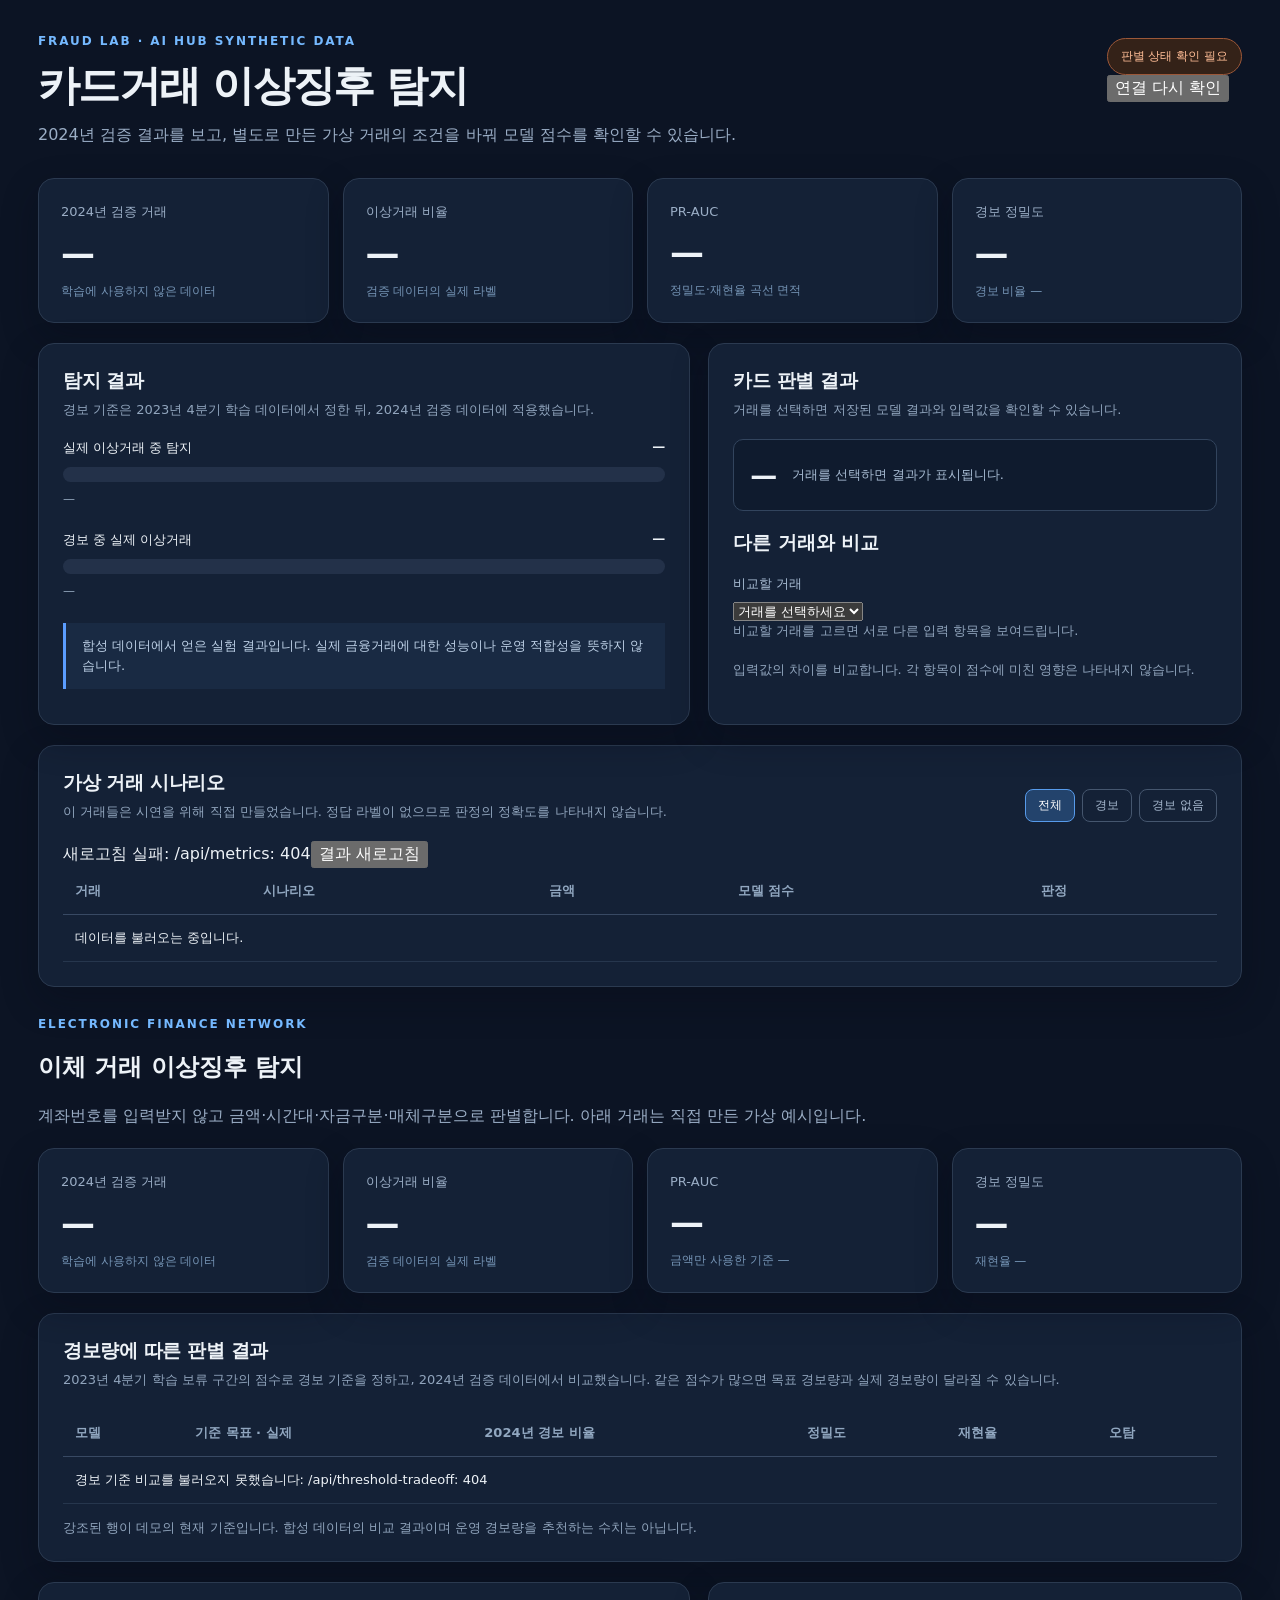
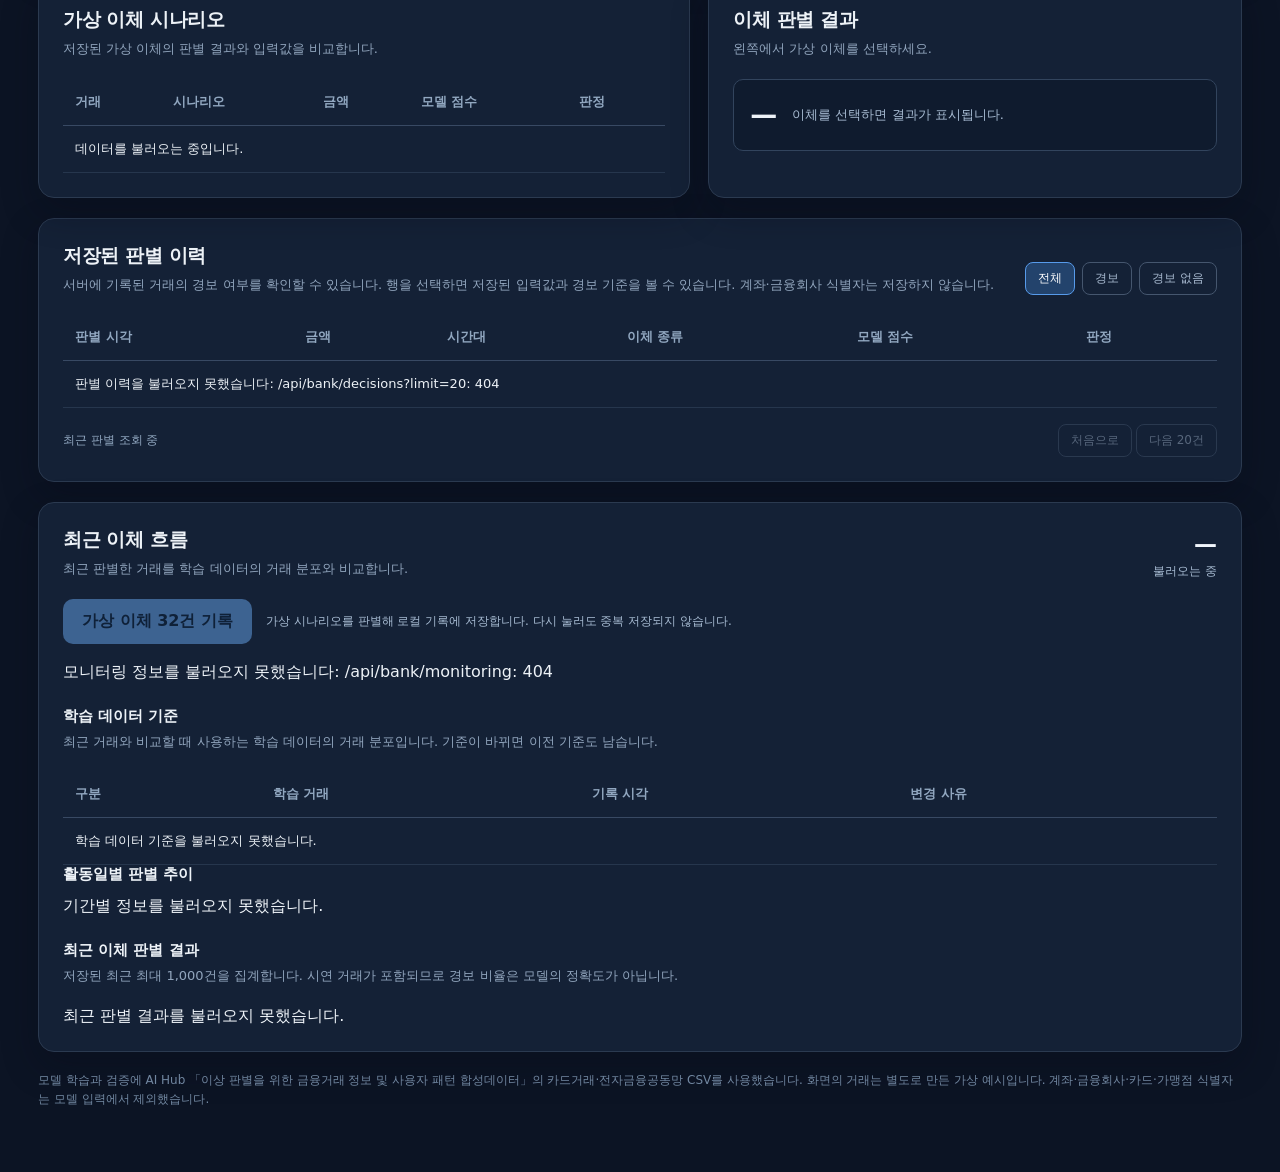
==== server/src/main/resources/static/dashboard-preview.html @ cad15805 "카드 입력 범위 검증과 대시보드 현황 화면 추가" ====
<!doctype html>
<html lang="ko">
<head>
  <meta charset="utf-8">
  <meta name="viewport" content="width=device-width, initial-scale=1">
  <title>Fraud Lab | 대시보드 리뉴얼 시안</title>
  <style>
    :root { color-scheme: dark; font-family: "Pretendard", "Noto Sans KR", system-ui, sans-serif; background: #0c1424; color: #edf2f7; }
    * { box-sizing: border-box; }
    body { margin: 0; min-width: 320px; }
    .layout { max-width: 1260px; margin: auto; padding: 34px 28px 64px; }
    .eyebrow { color: #75b9ff; letter-spacing: .16em; font-size: 12px; font-weight: 800; text-transform: uppercase; }
    h1 { margin: 10px 0 8px; font-size: clamp(26px, 4vw, 42px); letter-spacing: -.04em; }
    .lead { margin: 0; color: #9baec6; line-height: 1.6; }
    .top { display: flex; justify-content: space-between; align-items: flex-start; gap: 16px; margin-bottom: 30px; }
    .status { margin-top: 4px; border: 1px solid #3f536b; padding: 9px 13px; border-radius: 100px; color: #a8bad0; font-size: 12px; white-space: nowrap; }
    .status.ok { color: #55dbad; border-color: #1c8066; background: #0d342d; }
    .status.offline { color: #ffbd96; border-color: #9c5839; background: #342218; }
    .metrics { display: grid; grid-template-columns: repeat(4, minmax(0, 1fr)); gap: 14px; margin-bottom: 20px; }
    .metric, .panel { background: #142136; border: 1px solid #2b3a50; border-radius: 16px; box-shadow: 0 14px 36px #050b1750; }
    .metric { padding: 22px; }
    .metric small { color: #9baec6; font-size: 13px; }
    .metric strong { display: block; margin: 12px 0 7px; font-size: clamp(24px, 3vw, 34px); letter-spacing: -.03em; font-variant-numeric: tabular-nums; }
    .metric span { color: #7594b5; font-size: 12px; }
    .main-grid { display: grid; grid-template-columns: 1.1fr .9fr; gap: 18px; margin-bottom: 20px; }
    .panel { padding: 24px; min-width: 0; }
    .panel h2 { margin: 0 0 6px; font-size: 19px; letter-spacing: -.02em; }
    .panel p { color: #91a5bd; margin: 0 0 20px; line-height: 1.5; font-size: 13px; }
    .bar-block { margin: 20px 0 25px; }
    .bar-head { display: flex; justify-content: space-between; gap: 10px; margin-bottom: 10px; font-size: 13px; }
    .bar-head b { font-variant-numeric: tabular-nums; }
    .track { display: flex; height: 15px; width: 100%; overflow: hidden; border-radius: 100px; background: #233149; }
    .track .hit { background: #3182f6; }
    .track .miss { background: #e5e8eb; }
    .legend { color: #8fa2b9; font-size: 12px; margin-top: 10px; }
    .legend i { display: inline-block; width: 8px; height: 8px; margin: 0 5px 0 13px; border-radius: 50%; }
    .legend i:first-child { margin-left: 0; }
    .legend .detected { background: #3182f6; } .legend .remaining { background: #e5e8eb; }
    .explain { border-left: 3px solid #5b9dff; background: #192a43; padding: 13px 16px; color: #bdd0e6; font-size: 13px; line-height: 1.55; }
    label { color: #a7bbd2; font-size: 13px; display: block; margin-bottom: 8px; }
    .fields { display: grid; grid-template-columns: 1fr 1fr; gap: 14px; }
    input { width: 100%; background: #0e1a2b; color: #eef4fb; border: 1px solid #405169; border-radius: 10px; padding: 12px 13px; font: inherit; font-variant-numeric: tabular-nums; }
    input:focus { outline: 2px solid #5b9dff; outline-offset: 2px; }
    button { cursor: pointer; font: inherit; }
    .primary { border: 0; background: #70b3ff; color: #09213c; font-weight: 800; border-radius: 10px; padding: 12px 19px; margin-top: 17px; }
    .primary:disabled { opacity: .45; cursor: not-allowed; }
    .score-result { min-height: 72px; border: 1px solid #32445d; background: #0f1b2e; border-radius: 10px; margin-top: 18px; padding: 14px 16px; display: flex; align-items: center; gap: 15px; }
    .score-result strong { font-size: 27px; font-variant-numeric: tabular-nums; }
    .score-result span { color: #a7bbd2; font-size: 13px; line-height: 1.4; }
    .table-header { display: flex; align-items: center; justify-content: space-between; gap: 12px; flex-wrap: wrap; }
    .filters { display: flex; gap: 7px; }
    .filters button { background: transparent; border: 1px solid #45566e; color: #a8bad0; border-radius: 8px; padding: 7px 12px; font-size: 12px; }
    .filters button.active { background: #23436c; border-color: #579beb; color: white; }
    .history-nav { display: flex; justify-content: space-between; align-items: center; gap: 12px; margin-top: 16px; color: #91a7c0; font-size: 12px; }
    .history-nav button { background: transparent; border: 1px solid #45566e; color: #a8bad0; border-radius: 8px; padding: 7px 12px; }
    .history-nav button:disabled { opacity: .45; cursor: not-allowed; }
    .table-wrap { overflow-x: auto; }
    .current-threshold { background: #1e3450; }
    table { width: 100%; border-collapse: collapse; font-size: 13px; }
    th { text-align: left; padding: 14px 12px; color: #91a7c0; font-weight: 600; border-bottom: 1px solid #384963; white-space: nowrap; }
    td { padding: 14px 12px; border-bottom: 1px solid #26364d; font-variant-numeric: tabular-nums; white-space: nowrap; }
    tr[data-id] { cursor: pointer; } tr[data-id]:hover, tr.selected { background: #1e3450; }
    .chip { display: inline-block; padding: 5px 9px; border-radius: 100px; font-size: 11px; font-weight: 700; }
    .chip.tp { color: #72e4bb; background: #174337; } .chip.tn { color: #a8bdd4; background: #2d3c52; }
    .chip.fn { color: #ffd292; background: #594029; } .chip.fp { color: #ff9fa1; background: #592b38; }
    .monitor-head { display: flex; align-items: flex-start; justify-content: space-between; gap: 18px; flex-wrap: wrap; }
    .monitor-sample { color: #a7bbd2; text-align: right; font-size: 12px; line-height: 1.5; }
    .monitor-sample strong { display: block; color: #f0f5fb; font-size: 23px; font-variant-numeric: tabular-nums; }
    .monitor-demo { display: flex; align-items: center; gap: 14px; flex-wrap: wrap; margin-bottom: 8px; }
    .monitor-demo .primary { margin-top: 0; }
    .monitor-demo span { color: #a7bbd2; font-size: 12px; }
    .drift-grid { display: grid; grid-template-columns: repeat(2, minmax(0, 1fr)); gap: 12px; margin: 18px 0 24px; }
    .drift-card { background: #0f1b2e; border: 1px solid #32445d; border-radius: 12px; padding: 15px; }
    .drift-title { display: flex; justify-content: space-between; align-items: center; gap: 10px; margin-bottom: 12px; }
    .drift-title strong { font-size: 14px; }
    .drift-title small { color: #8298b1; font-variant-numeric: tabular-nums; }
    .drift-chip { padding: 4px 8px; border-radius: 100px; font-size: 10px; font-weight: 800; }
    .drift-chip.stable { color: #72e4bb; background: #174337; }
    .drift-chip.watch { color: #ffd292; background: #594029; }
    .drift-chip.drift { color: #ff9fa1; background: #592b38; }
    .drift-chip.waiting { color: #a8bdd4; background: #2d3c52; }
    .shift-label { color: #a7bbd2; font-size: 12px; margin-bottom: 9px; }
    .compare-row { display: grid; grid-template-columns: 54px 1fr 56px; gap: 8px; align-items: center; color: #8298b1; font-size: 11px; margin-top: 7px; }
    .compare-track { height: 7px; background: #233149; border-radius: 100px; overflow: hidden; }
    .compare-track i { display: block; height: 100%; border-radius: 100px; }
    .compare-track .reference { background: #59708f; }
    .compare-track .observed { background: #70b3ff; }
    .distribution-details { border-top: 1px solid #32445d; margin-top: 14px; padding-top: 11px; }
    .distribution-details summary { color: #a7caff; cursor: pointer; font-size: 12px; }
    .distribution-details summary:focus-visible { outline: 2px solid #70b3ff; outline-offset: 3px; }
    .distribution-item { border-top: 1px solid #26364d; margin-top: 12px; padding-top: 10px; }
    .distribution-label { color: #d6e3f2; font-size: 12px; overflow-wrap: anywhere; }
    .monitor-table-title { margin: 0 0 6px; font-size: 15px; }
    .timeline { display: grid; gap: 10px; margin: 12px 0 24px; }
    .timeline-row { display: grid; grid-template-columns: 76px minmax(140px, 1fr) 190px; gap: 12px; align-items: center; font-size: 12px; }
    .timeline-date { color: #a7bbd2; }
    .timeline-track { height: 12px; background: #233149; border-radius: 100px; overflow: hidden; }
    .timeline-volume { display: block; height: 100%; background: #59708f; border-radius: 100px; overflow: hidden; }
    .timeline-alert { display: block; height: 100%; background: #ff8f92; }
    .timeline-meta { color: #8298b1; text-align: right; font-variant-numeric: tabular-nums; }
    footer { color: #7187a0; font-size: 12px; line-height: 1.55; margin-top: 19px; }
    @media(max-width: 800px) { .metrics { grid-template-columns: repeat(2, 1fr); } .main-grid, .drift-grid { grid-template-columns: 1fr; } .top { flex-direction: column; } .timeline-row { grid-template-columns: 68px 1fr; } .timeline-meta { grid-column: 2; text-align: left; } }
    @media(max-width: 450px) { .layout { padding: 22px 16px 40px; } .metrics { gap: 9px; } .metric, .panel { padding: 17px; } .fields { grid-template-columns: 1fr; } }
  </style>
  <link rel="stylesheet" href="/dashboard-preview.css">
</head>
<body>
  <main class="layout">
    <header class="top">
      <div><div class="eyebrow">Fraud Lab · AI Hub synthetic data</div><h1>카드거래 이상징후 탐지</h1><p class="lead">2024년 검증 결과를 보고, 별도로 만든 가상 거래의 조건을 바꿔 모델 점수를 확인할 수 있습니다.</p></div>
      <div class="service-state"><div id="modelStatus" class="status" role="status">판별 서비스 확인 중</div><button id="modelRetryButton" class="service-retry" type="button" hidden>연결 다시 확인</button></div>
    </header>

    <section class="metrics" aria-label="검증 지표">
      <div class="metric"><small>2024년 검증 거래</small><strong id="rows">—</strong><span>학습에 사용하지 않은 데이터</span></div>
      <div class="metric"><small>이상거래 비율</small><strong id="prevalence">—</strong><span>검증 데이터의 실제 라벨</span></div>
      <div class="metric"><small>PR-AUC</small><strong id="ap">—</strong><span>정밀도·재현율 곡선 면적</span></div>
      <div class="metric"><small>경보 정밀도</small><strong id="precision">—</strong><span id="alertRate">경보 비율 —</span></div>
    </section>

    <section class="main-grid">
      <article class="panel">
        <h2>탐지 결과</h2><p>경보 기준은 2023년 4분기 학습 데이터에서 정한 뒤, 2024년 검증 데이터에 적용했습니다.</p>
        <div class="bar-block"><div class="bar-head"><span>실제 이상거래 중 탐지</span><b id="recallText">—</b></div><div class="track"><div id="recallBar" class="hit"></div><div id="missBar" class="miss"></div></div><div id="recallLegend" class="legend">—</div></div>
        <div class="bar-block"><div class="bar-head"><span>경보 중 실제 이상거래</span><b id="precisionText">—</b></div><div class="track"><div id="precisionBar" class="hit"></div><div id="falseAlarmBar" class="miss"></div></div><div id="precisionLegend" class="legend">—</div></div>
        <div class="explain">합성 데이터에서 얻은 실험 결과입니다. 실제 금융거래에 대한 성능이나 운영 적합성을 뜻하지 않습니다.</div>
      </article>

      <article class="panel">
        <h2>카드 판별 결과</h2><p id="selectedDescription">거래를 선택하면 저장된 모델 결과와 입력값을 확인할 수 있습니다.</p>
        <div class="score-result" aria-live="polite"><strong id="scoreValue">—</strong><span id="scoreMessage">거래를 선택하면 결과가 표시됩니다.</span></div>
        <section class="card-comparison" aria-labelledby="cardComparisonTitle">
          <h3 id="cardComparisonTitle">다른 거래와 비교</h3>
          <label for="cardCompareSelect">비교할 거래</label><select id="cardCompareSelect"><option value="">거래를 선택하세요</option></select>
          <p id="cardCompareSummary" role="status">비교할 거래를 고르면 서로 다른 입력 항목을 보여드립니다.</p>
          <div id="cardCompareTable" class="table-wrap" hidden><table><thead><tr><th>입력 항목</th><th id="cardCompareLeft">선택 거래</th><th id="cardCompareRight">비교 거래</th></tr></thead><tbody id="cardCompareRows"></tbody></table></div>
          <p class="comparison-note">입력값의 차이를 비교합니다. 각 항목이 점수에 미친 영향은 나타내지 않습니다.</p>
        </section>
      </article>
    </section>

    <section class="panel">
      <div class="table-header"><div><h2>가상 거래 시나리오</h2><p>이 거래들은 시연을 위해 직접 만들었습니다. 정답 라벨이 없으므로 판정의 정확도를 나타내지 않습니다.</p></div><div class="filters" id="cardFilters"><button data-filter="all" class="active">전체</button><button data-filter="alert">경보</button><button data-filter="normal">경보 없음</button></div></div>
      <div class="card-data-status"><span id="cardRefreshStatus" role="status">서버에서 저장된 결과를 불러옵니다.</span><button type="button" id="cardRefreshButton">결과 새로고침</button></div>
      <div class="table-wrap"><table><thead><tr><th>거래</th><th>시나리오</th><th>금액</th><th>모델 점수</th><th>판정</th></tr></thead><tbody id="transactions"><tr><td colspan="5">데이터를 불러오는 중입니다.</td></tr></tbody></table></div>
    </section>

    <section aria-label="전자금융공동망 거래" style="margin-top: 30px">
      <div class="eyebrow">Electronic finance network</div>
      <h2>이체 거래 이상징후 탐지</h2>
      <p class="lead" style="margin-bottom: 20px">계좌번호를 입력받지 않고 금액·시간대·자금구분·매체구분으로 판별합니다. 아래 거래는 직접 만든 가상 예시입니다.</p>
      <div class="metrics">
        <div class="metric"><small>2024년 검증 거래</small><strong id="bankRows">—</strong><span>학습에 사용하지 않은 데이터</span></div>
        <div class="metric"><small>이상거래 비율</small><strong id="bankPrevalence">—</strong><span>검증 데이터의 실제 라벨</span></div>
        <div class="metric"><small>PR-AUC</small><strong id="bankAp">—</strong><span id="bankAmountAp">금액만 사용한 기준 —</span></div>
        <div class="metric"><small>경보 정밀도</small><strong id="bankPrecision">—</strong><span id="bankRecall">재현율 —</span></div>
      </div>
      <article class="panel" style="margin-bottom: 20px">
        <h2>경보량에 따른 판별 결과</h2>
        <p>2023년 4분기 학습 보류 구간의 점수로 경보 기준을 정하고, 2024년 검증 데이터에서 비교했습니다. 같은 점수가 많으면 목표 경보량과 실제 경보량이 달라질 수 있습니다.</p>
        <div class="table-wrap"><table><thead><tr><th>모델</th><th>기준 목표 · 실제</th><th>2024년 경보 비율</th><th>정밀도</th><th>재현율</th><th>오탐</th></tr></thead><tbody id="thresholdRows"><tr><td colspan="6">경보 기준 비교를 불러오는 중입니다.</td></tr></tbody></table></div>
        <p style="margin: 14px 0 0">강조된 행이 데모의 현재 기준입니다. 합성 데이터의 비교 결과이며 운영 경보량을 추천하는 수치는 아닙니다.</p>
      </article>
      <div class="main-grid">
        <article class="panel">
          <h2>가상 이체 시나리오</h2><p>저장된 가상 이체의 판별 결과와 입력값을 비교합니다.</p>
          <div class="table-wrap"><table><thead><tr><th>거래</th><th>시나리오</th><th>금액</th><th>모델 점수</th><th>판정</th></tr></thead><tbody id="bankTransactions"><tr><td colspan="5">데이터를 불러오는 중입니다.</td></tr></tbody></table></div>
        </article>
        <article class="panel">
          <h2>이체 판별 결과</h2><p id="bankSelectedDescription">왼쪽에서 가상 이체를 선택하세요.</p>
          <div class="score-result" aria-live="polite"><strong id="bankScoreValue">—</strong><span id="bankScoreMessage">이체를 선택하면 결과가 표시됩니다.</span></div>
        </article>
      </div>
      <article class="panel">
        <div class="table-header"><div><h2>저장된 판별 이력</h2><p>서버에 기록된 거래의 경보 여부를 확인할 수 있습니다. 행을 선택하면 저장된 입력값과 경보 기준을 볼 수 있습니다. 계좌·금융회사 식별자는 저장하지 않습니다.</p></div><div class="filters" id="bankDecisionFilters"><button data-bank-filter="all" class="active">전체</button><button data-bank-filter="alert">경보</button><button data-bank-filter="normal">경보 없음</button></div></div>
        <div class="table-wrap"><table><thead><tr><th>판별 시각</th><th>금액</th><th>시간대</th><th>이체 종류</th><th>모델 점수</th><th>판정</th></tr></thead><tbody id="bankDecisions"><tr><td colspan="6">판별 이력을 불러오는 중입니다.</td></tr></tbody></table></div>
        <div class="history-nav"><span id="bankDecisionPageLabel">최근 판별 조회 중</span><div><button id="bankDecisionFirst" disabled>처음으로</button> <button id="bankDecisionNext" disabled>다음 20건</button></div></div>
      </article>
      <article class="panel" style="margin-top: 20px">
        <div class="monitor-head">
          <div><h2>최근 이체 흐름</h2><p id="monitorDescription">최근 판별한 거래를 학습 데이터의 거래 분포와 비교합니다.</p></div>
          <div class="monitor-sample"><strong id="monitorSample">—</strong><span id="monitorState">불러오는 중</span></div>
        </div>
        <div class="monitor-demo"><button class="primary" id="seedMonitoringButton" disabled>가상 이체 32건 기록</button><span id="seedMonitoringMessage" role="status">가상 시나리오를 판별해 로컬 기록에 저장합니다. 다시 눌러도 중복 저장되지 않습니다.</span></div>
        <div id="monitorDrift" class="drift-grid"><div class="drift-card">모니터링 정보를 불러오는 중입니다.</div></div>
        <h3 class="monitor-table-title">학습 데이터 기준</h3>
        <p class="monitor-note">최근 거래와 비교할 때 사용하는 학습 데이터의 거래 분포입니다. 기준이 바뀌면 이전 기준도 남습니다.</p>
        <div class="table-wrap"><table><thead><tr><th>구분</th><th>학습 거래</th><th>기록 시각</th><th>변경 사유</th></tr></thead><tbody id="referenceVersions"><tr><td colspan="4">학습 데이터 기준을 불러오는 중입니다.</td></tr></tbody></table></div>
        <h3 class="monitor-table-title">활동일별 판별 추이</h3>
        <div id="monitorTimeline" class="timeline"><div class="timeline-row">기간별 정보를 불러오는 중입니다.</div></div>
        <h3 class="monitor-table-title">최근 이체 판별 결과</h3>
        <p class="monitor-note">저장된 최근 최대 1,000건을 집계합니다. 시연 거래가 포함되므로 경보 비율은 모델의 정확도가 아닙니다.</p>
        <div class="recent-bank-summary" id="recentBankSummary" aria-live="polite">최근 판별 결과를 불러오는 중입니다.</div>
      </article>
    </section>
    <footer>모델 학습과 검증에 AI Hub 「이상 판별을 위한 금융거래 정보 및 사용자 패턴 합성데이터」의 카드거래·전자금융공동망 CSV를 사용했습니다. 화면의 거래는 별도로 만든 가상 예시입니다. 계좌·금융회사·카드·가맹점 식별자는 모델 입력에서 제외했습니다.</footer>
  </main>
  <script>
    const number = new Intl.NumberFormat('ko-KR');
    const percent = value => `${(value * 100).toFixed(2)}%`;
    const scorePercent = value => `${(value * 100).toFixed(value < 0.0001 ? 4 : 2)}%`;
    const $ = id => document.getElementById(id);
    const fundLabels = Object.freeze({ '0': '일반', '1': '급여', '3': '기타', '4': '타행 자동이체' });
    const channelLabels = Object.freeze({ '1': 'PC 뱅킹', '2': '인터넷 뱅킹', '3': '전화', '4': '휴대전화', '5': '건별이체', '6': '기타', '7': '대량이체' });
    const bankCodeLabel = (field, raw, showCode = false) => {
      const code = String(raw);
      const labels = field === '자금구분' ? fundLabels : field === '매체구분' ? channelLabels : null;
      const label = labels?.[code];
      return label ? `${label}${showCode ? ` (코드 ${code})` : ''}` : `뜻 미확인 (코드 ${code})`;
    };
    const bankTimeLabel = raw => {
      const hour = Number(raw);
      return Number.isInteger(hour) && hour >= 0 && hour <= 21 && hour % 3 === 0
        ? `${String(hour).padStart(2, '0')}~${String(hour + 2).padStart(2, '0')}시`
        : `시간대 ${String(raw)}`;
    };
    let examples = [], selected = null, filter = 'all', cardThreshold = null;
    let bankExamples = [], bankSelected = null, bankSeedVersion = null, bankThreshold = null;
    let bankSeedRunning = false, modelUsable = false;
    let bankDecisionFilter = 'all', bankDecisionPage = 1, bankDecisionNextCursor = null, bankDecisionRequestId = 0, bankMonitoringRequestId = 0;
    let bankDecisionItems = [];
    const escapeHtml = value => String(value).replace(/[&<>"']/g, character => ({ '&': '&amp;', '<': '&lt;', '>': '&gt;', '"': '&quot;', "'": '&#39;' })[character]);

    function updateScoringAvailability() {
      $('seedMonitoringButton').disabled = !modelUsable || !bankExamples.length || !bankSeedVersion || bankSeedRunning;
    }

    function setModelStatus(usable, message, explanation) {
      modelUsable = usable;
      $('modelStatus').textContent = message;
      $('modelStatus').title = explanation;
      $('modelStatus').classList.toggle('ok', usable);
      $('modelStatus').classList.toggle('offline', !usable);
      $('modelRetryButton').hidden = usable;
      updateScoringAvailability();
    }

    async function getJson(url) {
      const response = await fetch(url, { cache: 'no-store' });
      if (!response.ok) throw new Error(`${url}: ${response.status}`);
      return response.json();
    }
    function showMetrics(report) {
      const v = report.validation, c = v.confusion;
      cardThreshold = v.threshold;
      $('rows').textContent = number.format(v.rows);
      $('prevalence').textContent = percent(v.prevalence);
      $('ap').textContent = v.average_precision.toFixed(3);
      $('precision').textContent = percent(v.precision);
      $('alertRate').textContent = `전체 거래의 ${percent(v.alert_rate)}에 경보`;
      $('recallText').textContent = percent(v.recall);
      $('recallBar').style.width = percent(v.recall);
      $('missBar').style.width = percent(1 - v.recall);
      $('recallLegend').innerHTML = `<span><i class="detected" aria-hidden="true"></i>탐지 ${number.format(c.tp)}건</span><span><i class="remaining" aria-hidden="true"></i>미탐지 ${number.format(c.fn)}건</span>`;
      $('precisionText').textContent = percent(v.precision);
      $('precisionBar').style.width = percent(v.precision);
      $('falseAlarmBar').style.width = percent(1 - v.precision);
      $('precisionLegend').innerHTML = `<span><i class="detected" aria-hidden="true"></i>실제 이상거래 ${number.format(c.tp)}건</span><span><i class="remaining" aria-hidden="true"></i>오탐지 ${number.format(c.fp)}건</span>`;
    }
    function showBankMetrics(report) {
      const v = report.validation;
      bankThreshold = v.threshold;
      $('bankRows').textContent = number.format(v.rows);
      $('bankPrevalence').textContent = percent(v.prevalence);
      $('bankAp').textContent = v.average_precision.toFixed(3);
      $('bankAmountAp').textContent = `금액만 사용한 기준 ${report.amount_only_reference.average_precision.toFixed(3)}`;
      $('bankPrecision').textContent = percent(v.precision);
      $('bankRecall').textContent = `재현율 ${percent(v.recall)} · 경보 ${number.format(v.confusion.tp + v.confusion.fp)}건`;
    }
    function showThresholdTradeoff(report) {
      const modelLabels = { card: '카드', bank: '이체' };
      $('thresholdRows').innerHTML = ['card', 'bank'].flatMap(kind => report.models[kind].scenarios.map(item => {
        const current = item.target_tuning_alert_rate === 0.01;
        return `<tr class="${current ? 'current-threshold' : ''}"><td>${modelLabels[kind]}</td><td>${percent(item.target_tuning_alert_rate)} · ${percent(item.tuning_alert_rate)}${current ? ' · 현재' : ''}</td><td>${percent(item.validation.alert_rate)}</td><td>${percent(item.validation.precision)}</td><td>${percent(item.validation.recall)}</td><td>${number.format(item.validation.confusion.fp)}건</td></tr>`;
      })).join('');
    }
    function renderRows() {
      const visible = examples.filter(item => filter === 'all' || (filter === 'alert' && item.alert) || (filter === 'normal' && !item.alert));
      $('transactions').innerHTML = visible.map(item => `<tr data-id="${escapeHtml(item.id)}" class="${selected?.id === item.id ? 'selected' : ''}"><td>${escapeHtml(item.id)}</td><td>${escapeHtml(item.scenario)}</td><td>${number.format(item.amount)}원</td><td>${scorePercent(item.riskScore)}</td><td><span class="chip ${item.alert ? 'tp' : 'tn'}">${item.alert ? '경보' : '경보 없음'}</span></td></tr>`).join('') || '<tr><td colspan="5">해당하는 시나리오가 없습니다.</td></tr>';
      document.querySelectorAll('#transactions tr[data-id]').forEach(row => row.addEventListener('click', () => selectExample(row.dataset.id)));
    }
    function selectExample(id) {
      selected = examples.find(item => item.id === id);
      $('selectedDescription').textContent = `${selected.id}: ${selected.scenario}. 가상 거래이므로 실제 이상거래 여부는 알 수 없습니다.`;
      $('scoreValue').textContent = scorePercent(selected.riskScore);
      $('scoreMessage').textContent = selected.alert ? '저장된 모델 판정: 경보' : '저장된 모델 판정: 경보 없음';
      $('cardScoreContext').textContent = `경보 기준 ${scorePercent(cardThreshold)} · ${selected.alert ? "기준 이상" : "기준 미만"}`;
      updateScoringAvailability();
      renderRows();
    }
    function renderBankRows() {
      $('bankTransactions').innerHTML = bankExamples.map(item => `<tr data-id="${escapeHtml(item.id)}" class="${bankSelected?.id === item.id ? 'selected' : ''}"><td>${escapeHtml(item.id)}</td><td>${escapeHtml(item.scenario)}</td><td>${number.format(item.amount)}원</td><td>${scorePercent(item.riskScore)}</td><td><span class="chip ${item.alert ? 'tp' : 'tn'}">${item.alert ? '경보' : '경보 없음'}</span></td></tr>`).join('') || '<tr><td colspan="5">저장된 이체 거래가 없습니다.</td></tr>';
      document.querySelectorAll('#bankTransactions tr[data-id]').forEach(row => row.addEventListener('click', () => selectBankExample(row.dataset.id)));
    }
    function selectBankExample(id) {
      bankSelected = bankExamples.find(item => item.id === id);
      $('bankSelectedDescription').textContent = `${bankSelected.id}: ${bankSelected.scenario}. 자금 종류는 ${bankCodeLabel('자금구분', bankSelected.transaction['자금구분'])}, 이체 방식은 ${bankCodeLabel('매체구분', bankSelected.transaction['매체구분'])}입니다.`;
      $('bankScoreValue').textContent = scorePercent(bankSelected.riskScore);
      $('bankScoreMessage').textContent = bankSelected.alert ? '저장된 모델 판정: 경보' : '저장된 모델 판정: 경보 없음';
      $('bankScoreContext').textContent = `경보 기준 ${scorePercent(bankThreshold)} · ${bankSelected.alert ? "기준 이상" : "기준 미만"}`;
      updateScoringAvailability();
      renderBankRows();
    }
    async function loadBankDecisions(cursor = null, page = 1) {
      const requestId = ++bankDecisionRequestId;
      const query = new URLSearchParams({ limit: '20' });
      if (bankDecisionFilter !== 'all') query.set('alert', String(bankDecisionFilter === 'alert'));
      if (cursor) { query.set('beforeCreatedAt', cursor.createdAt); query.set('beforeId', cursor.id); }
      try {
        const data = await getJson(`/api/bank/decisions?${query}`);
        if (requestId !== bankDecisionRequestId) return;
        bankDecisionPage = page;
        bankDecisionNextCursor = data.nextCursor;
        bankDecisionItems = data.items;
        $('bankDecisions').innerHTML = data.items.map(item => `<tr data-decision-id="${escapeHtml(item.id)}"><td>${escapeHtml(new Date(item.createdAt).toLocaleString('ko-KR'))}</td><td>${number.format(item.amount)}원</td><td>${escapeHtml(bankTimeLabel(item.timeBucket))}</td><td>${escapeHtml(bankCodeLabel('자금구분', item.fundType))} · ${escapeHtml(bankCodeLabel('매체구분', item.channel))}</td><td>${scorePercent(item.riskScore)}</td><td><span class="chip ${item.alert ? 'tp' : 'tn'}">${item.alert ? '경보' : '경보 없음'}</span></td></tr>`).join('') || '<tr><td colspan="6">저장된 판별 기록이 없습니다.</td></tr>';
        $('bankDecisionPageLabel').textContent = `${page}페이지 · ${data.items.length}건 표시`;
        $('bankDecisionFirst').disabled = page === 1;
        $('bankDecisionNext').disabled = !data.nextCursor;
      } catch (error) {
        if (requestId !== bankDecisionRequestId) return;
        bankDecisionItems = [];
        $('bankDecisions').innerHTML = `<tr><td colspan="6">판별 이력을 불러오지 못했습니다: ${escapeHtml(error.message)}</td></tr>`;
        $('bankDecisionNext').disabled = true;
      }
    }
    function selectBankDecisionFilter(value) {
      bankDecisionFilter = value;
      document.querySelectorAll('#bankDecisionFilters button').forEach(button => button.classList.toggle('active', button.dataset.bankFilter === value));
      return loadBankDecisions();
    }
    async function refreshBankMonitoring() {
      const requestId = ++bankMonitoringRequestId;
      try {
        const data = await getJson('/api/bank/monitoring');
        if (requestId !== bankMonitoringRequestId) return;
        const labels = { STABLE: ['안정', 'stable'], WATCH: ['관찰', 'watch'], DRIFT: ['변화 큼', 'drift'], INSUFFICIENT_DATA: ['표본 대기', 'waiting'] };
        $('monitorSample').textContent = `${number.format(data.sampleSize)}건`;
        $('monitorState').textContent = data.ready ? `최근 최대 ${number.format(data.windowLimit)}건 기준` : `${number.format(data.minimumSampleSize)}건부터 상태 판정`;
        $('monitorDescription').textContent = `최근 판별 거래의 금액·시간대·자금 종류·이체 방식을 학습 데이터와 비교합니다. ${data.ready ? '변화 상태는 참고 신호입니다.' : '아직 기록이 적어 변화 상태를 판정하지 않습니다.'}`;
        $('referenceVersions').innerHTML = data.referenceVersions.slice().reverse().map((item, index) => `<tr><td>${item.current ? '현재 기준' : `이전 기준 ${index}`}</td><td>${number.format(item.rows)}건</td><td>${item.recordedAt ? escapeHtml(new Date(item.recordedAt).toLocaleString('ko-KR')) : '기록 없음'}</td><td>${escapeHtml(item.changeReason)}</td></tr>`).join('');
        $('monitorDrift').innerHTML = data.drift.map(item => {
          const [statusText, statusClass] = labels[item.status];
          const shift = item.largestShift;
          const featureName = { '거래금액': '거래금액', '거래시간대': '거래 시간대', '자금구분': '자금 종류', '매체구분': '이체 방식' }[item.feature] || item.feature;
          const readableLabel = raw => {
            const value = String(raw);
            if (item.feature === '거래시간대') return bankTimeLabel(value);
            if (item.feature === '자금구분' || item.feature === '매체구분') return bankCodeLabel(item.feature, value);
            if (item.feature === '거래금액') {
              if (/^≤\d+$/.test(value)) return `${number.format(Number(value.slice(1)))}원 이하`;
              if (/^>\d+$/.test(value)) return `${number.format(Number(value.slice(1)))}원 초과`;
              if (/^\d+–\d+$/.test(value)) {
                const [start, end] = value.split('–');
                return `${number.format(Number(start))}~${number.format(Number(end))}원`;
              }
            }
            return value;
          };
          const comparison = shift ? `<div class="shift-label">가장 큰 차이 · ${escapeHtml(readableLabel(shift.label))}</div>
            <div class="compare-row"><span>학습 표본</span><div class="compare-track"><i class="reference" style="width:${percent(shift.referenceShare)}"></i></div><b>${percent(shift.referenceShare)}</b></div>
            <div class="compare-row"><span>최근 판별</span><div class="compare-track"><i class="observed" style="width:${percent(shift.observedShare)}"></i></div><b>${percent(shift.observedShare)}</b></div>` : '<div class="shift-label">저장된 판별 기록이 없습니다.</div>';
          const distribution = shift ? `<details class="distribution-details"><summary>전체 분포 · ${item.distribution.length}개 항목</summary>${item.distribution.map(point => `
            <div class="distribution-item"><div class="distribution-label">${escapeHtml(readableLabel(point.label))}</div>
              <div class="compare-row"><span>학습 표본</span><div class="compare-track"><i class="reference" style="width:${percent(point.referenceShare)}"></i></div><b>${percent(point.referenceShare)}</b></div>
              <div class="compare-row"><span>최근 판별</span><div class="compare-track"><i class="observed" style="width:${percent(point.observedShare)}"></i></div><b>${percent(point.observedShare)}</b></div>
            </div>`).join('')}</details>` : '';
          return `<div class="drift-card"><div class="drift-title"><strong>${escapeHtml(featureName)}</strong><span class="drift-chip ${statusClass}">${statusText}</span></div>${comparison}${distribution}</div>`;
        }).join('');
        const maximumDailyDecisions = Math.max(1, ...data.timeline.map(item => item.decisions));
        $('monitorTimeline').innerHTML = data.timeline.map(item => {
          const volume = item.decisions / maximumDailyDecisions;
          const alertShare = Math.max(0, Math.min(1, item.alertRate));
          const date = new Date(`${item.date}T00:00:00Z`).toLocaleDateString('ko-KR', { month: '2-digit', day: '2-digit', timeZone: 'UTC' });
          const label = `${item.date} 판별 ${item.decisions}건, 경보 ${item.alerts}건, 평균 모델 점수 ${percent(item.averageRiskScore)}`;
          return `<div class="timeline-row" aria-label="${escapeHtml(label)}"><span class="timeline-date">${escapeHtml(date)}</span><div class="timeline-track"><span class="timeline-volume" style="width:${percent(volume)}"><i class="timeline-alert" style="width:${percent(alertShare)}"></i></span></div><span class="timeline-meta">${number.format(item.decisions)}건 · 경보 ${percent(item.alertRate)}</span></div>`;
        }).join('') || '<div class="timeline-row">저장된 판별 기록이 없습니다.</div>';
        const recentAlerts = data.modelVersions.reduce((total, item) => total + item.alerts, 0);
        $('recentBankSummary').innerHTML = `<div><span>판별</span><strong>${number.format(data.sampleSize)}건</strong></div><div><span>경보</span><strong>${number.format(recentAlerts)}건</strong></div><div><span>경보 비율</span><strong>${data.sampleSize ? percent(recentAlerts / data.sampleSize) : '—'}</strong></div>`;
      } catch (error) {
        if (requestId !== bankMonitoringRequestId) return;
        $('monitorDrift').textContent = `모니터링 정보를 불러오지 못했습니다: ${error.message}`;
        $('referenceVersions').innerHTML = '<tr><td colspan="4">학습 데이터 기준을 불러오지 못했습니다.</td></tr>';
        $('monitorTimeline').textContent = '기간별 정보를 불러오지 못했습니다.';
        $('recentBankSummary').textContent = '최근 판별 결과를 불러오지 못했습니다.';
      }
    }
    async function seedBankMonitoring() {
      if (bankSeedRunning || !modelUsable || !bankExamples.length || !bankSeedVersion) return;
      bankSeedRunning = true;
      updateScoringAvailability();
      let created = 0;
      try {
        for (let index = 0; index < 32; index++) {
          const example = bankExamples[index % bankExamples.length];
          const response = await fetch('/api/bank/events', {
            method: 'POST',
            headers: { 'Content-Type': 'application/json', 'Idempotency-Key': `monitor-demo-${bankSeedVersion}-${String(index + 1).padStart(2, '0')}` },
            body: JSON.stringify(example.transaction),
          });
          if (!response.ok) {
            const result = await response.json();
            if (response.status === 503) setModelStatus(false, '판별 서비스 연결 필요', '모델 서비스에 연결할 수 없습니다. 연결을 다시 확인하세요.');
            throw new Error(response.status === 503 ? '모델 서비스에 연결할 수 없습니다.' : result.error || `HTTP ${response.status}`);
          }
          if (response.status === 201) created++;
          if ((index + 1) % 4 === 0) $('seedMonitoringMessage').textContent = `${index + 1}/32건 판별 중 · 새 기록 ${created}건`;
        }
        $('seedMonitoringMessage').textContent = `32건 확인 완료 · 새 기록 ${created}건. 가상 거래의 변화 상태는 실제 금융거래 성능을 뜻하지 않습니다.`;
      } catch (error) {
        $('seedMonitoringMessage').textContent = `기록 중단: ${error.message}. 다시 누르면 완료된 요청부터 이어집니다.`;
      } finally {
        bankSeedRunning = false;
        updateScoringAvailability();
        await Promise.all([loadBankDecisions(), refreshBankMonitoring()]);
        document.dispatchEvent(new Event('dashboard:data-changed'));
      }
    }
    document.querySelectorAll('#cardFilters button').forEach(button => button.addEventListener('click', () => {
      filter = button.dataset.filter;
      document.querySelectorAll('#cardFilters button').forEach(x => x.classList.toggle('active', x === button));
      renderRows();
    }));
    document.querySelectorAll('#bankDecisionFilters button').forEach(button => button.addEventListener('click', () => selectBankDecisionFilter(button.dataset.bankFilter)));
    $('bankDecisionFirst').addEventListener('click', () => loadBankDecisions());
    $('bankDecisionNext').addEventListener('click', () => {
      if (bankDecisionNextCursor) loadBankDecisions(bankDecisionNextCursor, bankDecisionPage + 1);
    });
    $('seedMonitoringButton').addEventListener('click', seedBankMonitoring);
    const cardMetricsRequest = getJson('/api/metrics');
    const bankMetricsRequest = getJson('/api/bank/metrics');
    async function loadCardResults(metricsRequest = getJson('/api/metrics')) {
      $('cardRefreshButton').disabled = true;
      $('cardRefreshStatus').textContent = '서버에서 결과를 불러오는 중입니다.';
      try {
        const [metrics, demo] = await Promise.all([metricsRequest, getJson('/api/demo')]);
        if (!Array.isArray(demo)) throw new Error('거래 목록 형식을 확인해 주세요.');
        const previousId = selected?.id;
        showMetrics(metrics); examples = demo;
        if (demo.length) selectExample(demo.find(item => item.id === previousId)?.id || demo[0].id);
        else {
          selected = null;
          $('selectedDescription').textContent = '저장된 카드 거래가 없습니다.';
          $('scoreValue').textContent = '—';
          $('scoreMessage').textContent = '판별 결과 없음';
          $('cardScoreContext').textContent = '';
          renderRows();
        }
        $('cardRefreshStatus').textContent = `${demo.length}건 · ${new Date().toLocaleTimeString('ko-KR')}에 불러옴`;
      } catch (error) {
        $('cardRefreshStatus').textContent = `새로고침 실패: ${error.message}${examples.length ? ' 이전 결과를 표시합니다.' : ''}`;
      } finally { $('cardRefreshButton').disabled = false; }
    }
    $('cardRefreshButton').addEventListener('click', () => loadCardResults());
    loadCardResults(cardMetricsRequest);
    async function loadBankResults(metricsRequest = getJson('/api/bank/metrics')) {
      const button = $('bankRefreshButton');
      if (button) button.disabled = true;
      try {
        const [metrics, demo] = await Promise.all([metricsRequest, getJson('/api/bank/demo')]);
        if (!Array.isArray(demo)) throw new Error('거래 목록 형식을 확인해 주세요.');
        const previousId = bankSelected?.id;
        showBankMetrics(metrics); bankExamples = demo; bankSeedVersion = metrics.model_version;
        if (demo.length) selectBankExample(demo.find(item => item.id === previousId)?.id || demo[0].id);
        else {
          bankSelected = null;
          $('bankSelectedDescription').textContent = '저장된 이체 거래가 없습니다.';
          $('bankScoreValue').textContent = '—'; $('bankScoreMessage').textContent = '판별 결과 없음';
          $('bankScoreContext').textContent = ''; renderBankRows();
        }
        if ($('bankRefreshStatus')) $('bankRefreshStatus').textContent = `${demo.length}건 · ${new Date().toLocaleTimeString('ko-KR')}에 불러옴`;
        updateScoringAvailability();
      } catch (error) {
        if ($('bankRefreshStatus')) $('bankRefreshStatus').textContent = `불러오기 실패: ${error.message}`;
      } finally { if (button) button.disabled = false; }
    }
    loadBankResults(bankMetricsRequest);
    getJson('/api/threshold-tradeoff').then(showThresholdTradeoff)
      .catch(error => { $('thresholdRows').innerHTML = `<tr><td colspan="6">경보 기준 비교를 불러오지 못했습니다: ${escapeHtml(error.message)}</td></tr>`; });
    loadBankDecisions();
    refreshBankMonitoring();
    async function refreshModelStatus(cardRequest = getJson('/api/metrics'), bankRequest = getJson('/api/bank/metrics')) {
      const button = $('modelRetryButton');
      button.disabled = true;
      $('modelStatus').textContent = '판별 서비스 확인 중';
      try {
        const [health, card, bank] = await Promise.all([getJson('/api/model-health'), cardRequest, bankRequest]);
        const usable = health.status === 'ok' && health.models?.card === card.model_version && health.models?.bank === bank.model_version;
        setModelStatus(usable, usable ? '판별 준비됨' : '판별 모델 확인 필요', usable ? '판별에 필요한 모델이 준비되었습니다.' : '판별 모델과 검증 결과가 일치하지 않습니다.');
      } catch {
        setModelStatus(false, '판별 상태 확인 필요', '서비스 또는 검증 결과를 확인할 수 없습니다. 연결을 다시 확인하세요.');
      } finally {
        button.disabled = false;
      }
    }
    $('modelRetryButton').addEventListener('click', () => refreshModelStatus());
    refreshModelStatus(cardMetricsRequest, bankMetricsRequest);
  </script>
  <script src="/dashboard-preview.js"></script>
</body>
</html>
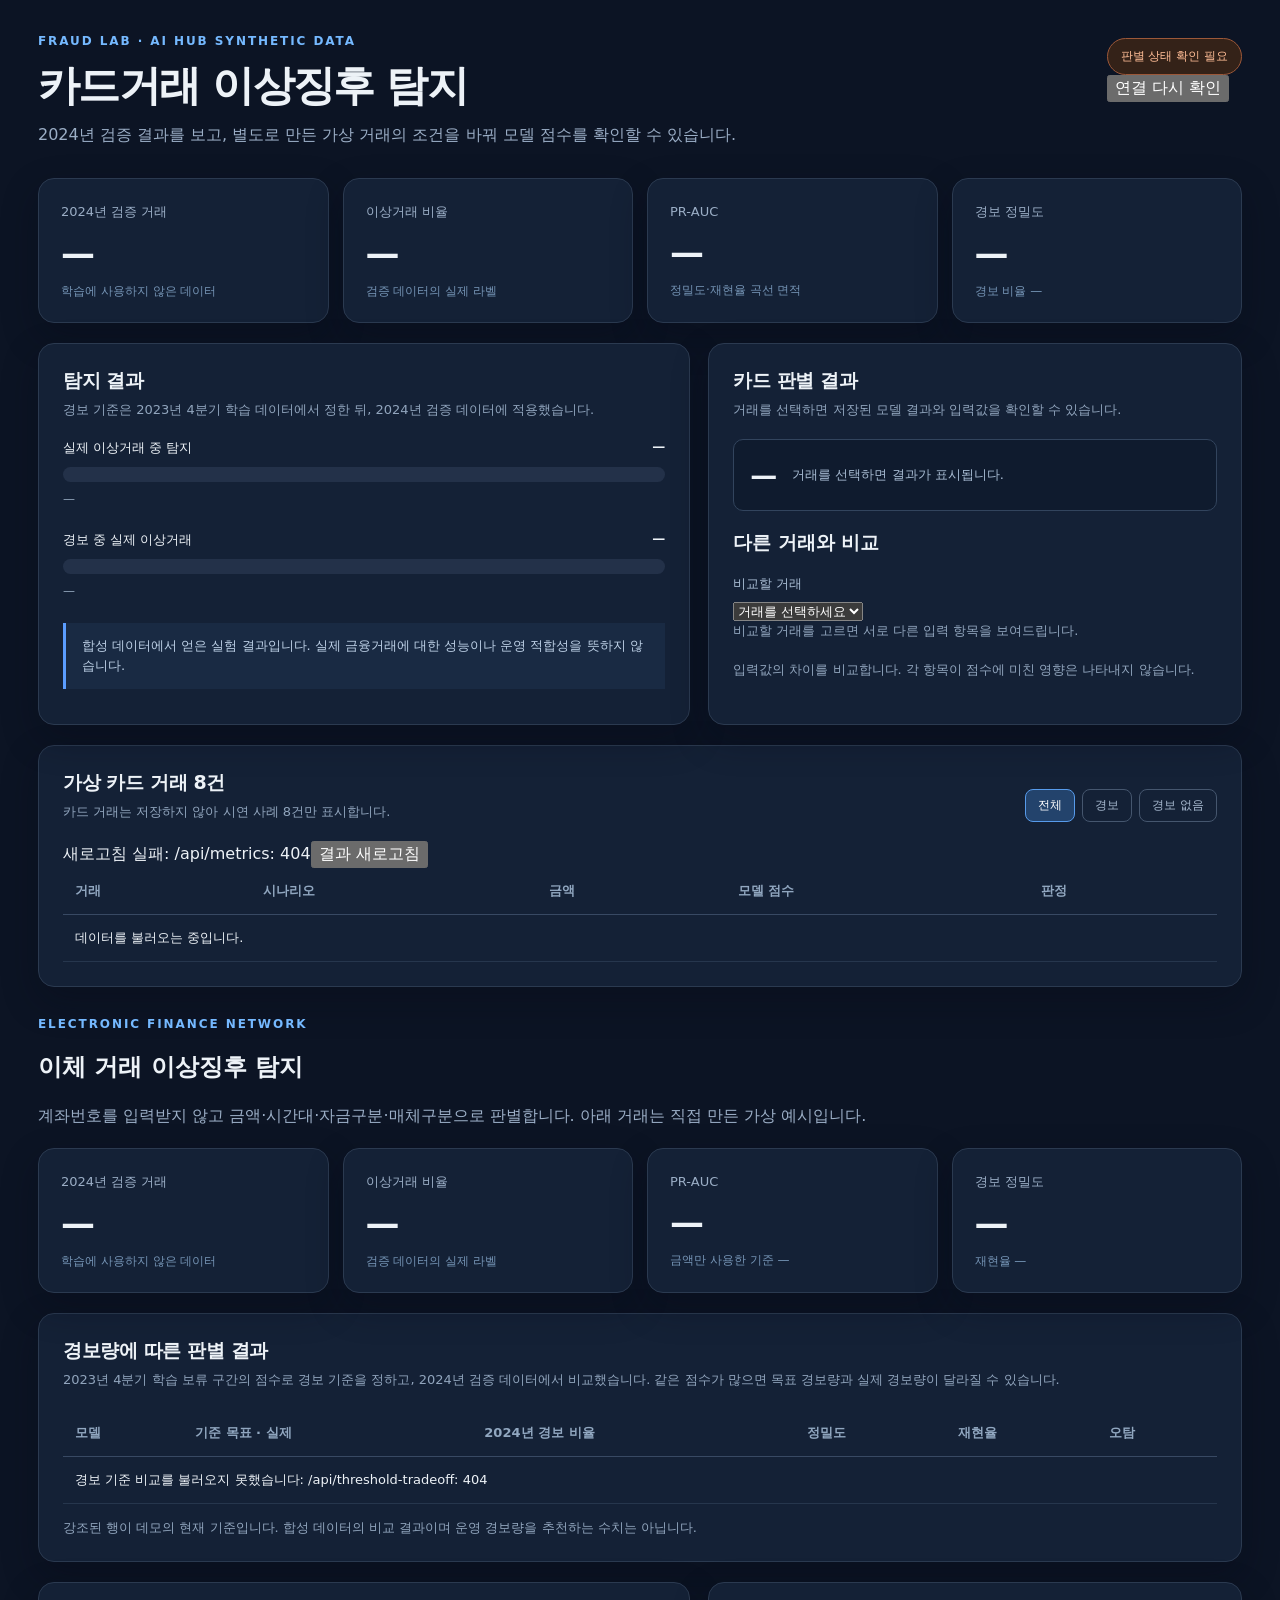
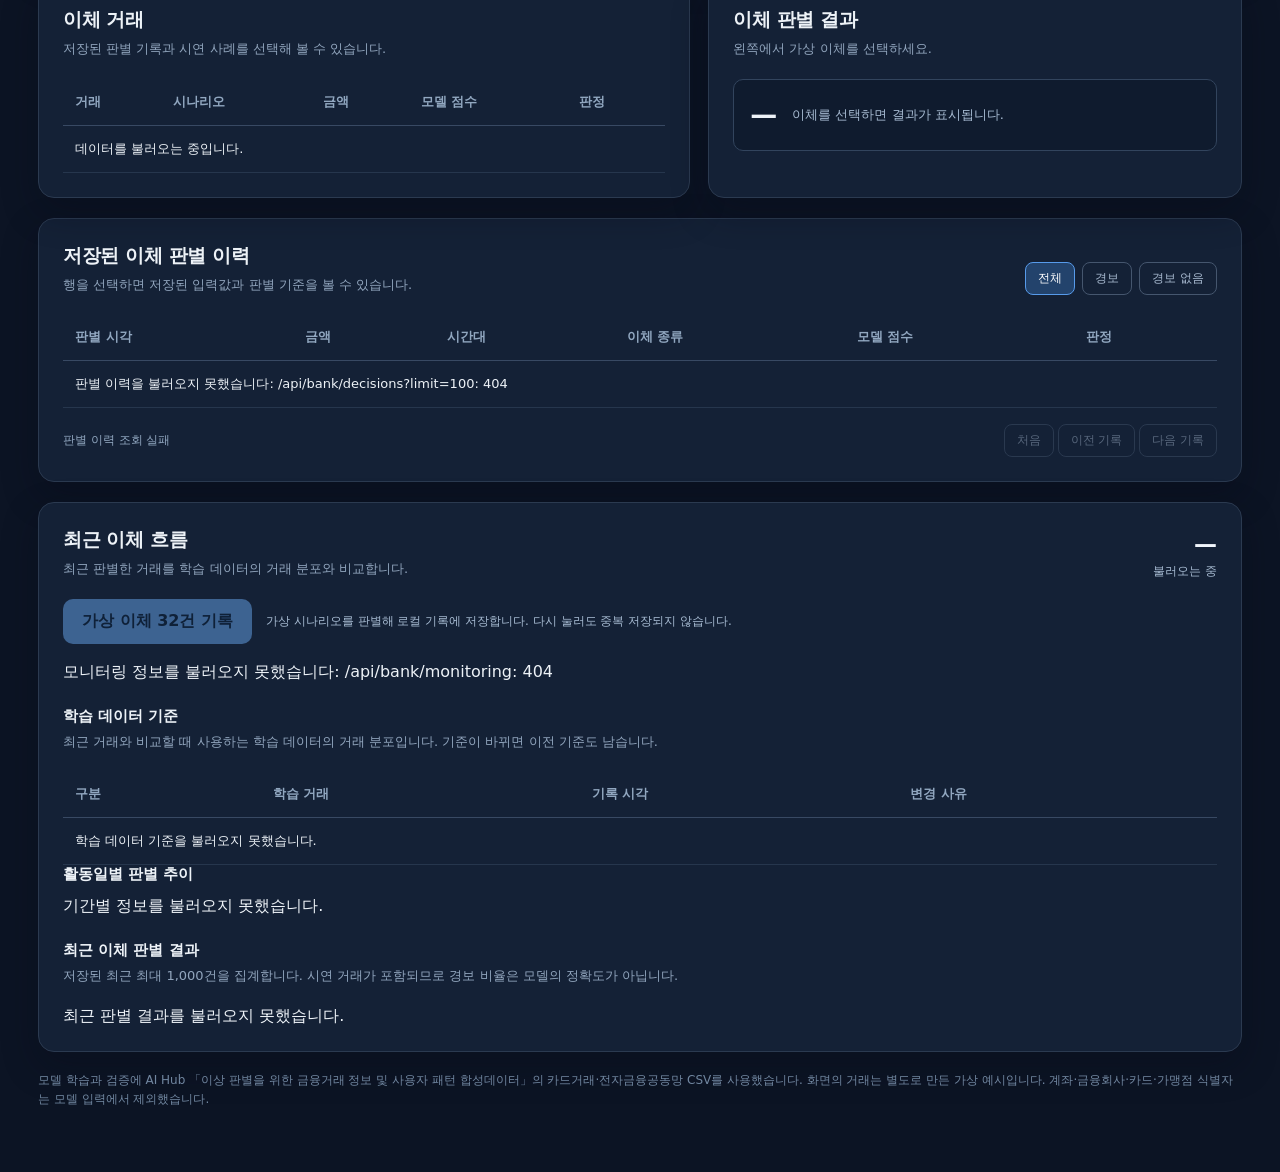
==== commit 768642b1: "이체 맥락 판별 API와 학습 검증 자료 공개" ====
--- a/server/src/main/resources/static/dashboard-preview.html
+++ b/server/src/main/resources/static/dashboard-preview.html
@@ -3,9 +3,9 @@
 <head>
   <meta charset="utf-8">
   <meta name="viewport" content="width=device-width, initial-scale=1">
-  <title>Fraud Lab | 대시보드 리뉴얼 시안</title>
+  <title>Fraud Lab | 대시보드</title>
   <style>
-    :root { color-scheme: dark; font-family: "Pretendard", "Noto Sans KR", system-ui, sans-serif; background: #0c1424; color: #edf2f7; }
+    :root { color-scheme: dark; font-family: "SUITE", "Malgun Gothic", system-ui, sans-serif; background: #0c1424; color: #edf2f7; }
     * { box-sizing: border-box; }
     body { margin: 0; min-width: 320px; }
     .layout { max-width: 1260px; margin: auto; padding: 34px 28px 64px; }
@@ -103,6 +103,7 @@
     @media(max-width: 450px) { .layout { padding: 22px 16px 40px; } .metrics { gap: 9px; } .metric, .panel { padding: 17px; } .fields { grid-template-columns: 1fr; } }
   </style>
   <link rel="stylesheet" href="/dashboard-preview.css">
+  <link rel="stylesheet" href="/contextual-dashboard.css">
 </head>
 <body>
   <main class="layout">
@@ -140,7 +141,7 @@
     </section>
 
     <section class="panel">
-      <div class="table-header"><div><h2>가상 거래 시나리오</h2><p>이 거래들은 시연을 위해 직접 만들었습니다. 정답 라벨이 없으므로 판정의 정확도를 나타내지 않습니다.</p></div><div class="filters" id="cardFilters"><button data-filter="all" class="active">전체</button><button data-filter="alert">경보</button><button data-filter="normal">경보 없음</button></div></div>
+      <div class="table-header"><div><h2>가상 카드 거래 8건</h2><p>카드 거래는 저장하지 않아 시연 사례 8건만 표시합니다.</p></div><div class="filters" id="cardFilters"><button data-filter="all" class="active">전체</button><button data-filter="alert">경보</button><button data-filter="normal">경보 없음</button></div></div>
       <div class="card-data-status"><span id="cardRefreshStatus" role="status">서버에서 저장된 결과를 불러옵니다.</span><button type="button" id="cardRefreshButton">결과 새로고침</button></div>
       <div class="table-wrap"><table><thead><tr><th>거래</th><th>시나리오</th><th>금액</th><th>모델 점수</th><th>판정</th></tr></thead><tbody id="transactions"><tr><td colspan="5">데이터를 불러오는 중입니다.</td></tr></tbody></table></div>
     </section>
@@ -163,7 +164,7 @@
       </article>
       <div class="main-grid">
         <article class="panel">
-          <h2>가상 이체 시나리오</h2><p>저장된 가상 이체의 판별 결과와 입력값을 비교합니다.</p>
+          <h2>이체 거래</h2><p>저장된 판별 기록과 시연 사례를 선택해 볼 수 있습니다.</p>
           <div class="table-wrap"><table><thead><tr><th>거래</th><th>시나리오</th><th>금액</th><th>모델 점수</th><th>판정</th></tr></thead><tbody id="bankTransactions"><tr><td colspan="5">데이터를 불러오는 중입니다.</td></tr></tbody></table></div>
         </article>
         <article class="panel">
@@ -172,9 +173,9 @@
         </article>
       </div>
       <article class="panel">
-        <div class="table-header"><div><h2>저장된 판별 이력</h2><p>서버에 기록된 거래의 경보 여부를 확인할 수 있습니다. 행을 선택하면 저장된 입력값과 경보 기준을 볼 수 있습니다. 계좌·금융회사 식별자는 저장하지 않습니다.</p></div><div class="filters" id="bankDecisionFilters"><button data-bank-filter="all" class="active">전체</button><button data-bank-filter="alert">경보</button><button data-bank-filter="normal">경보 없음</button></div></div>
+        <div class="table-header"><div><h2>저장된 이체 판별 이력</h2><p>행을 선택하면 저장된 입력값과 판별 기준을 볼 수 있습니다.</p></div><div class="filters" id="bankDecisionFilters"><button data-bank-filter="all" class="active">전체</button><button data-bank-filter="alert">경보</button><button data-bank-filter="normal">경보 없음</button></div></div>
         <div class="table-wrap"><table><thead><tr><th>판별 시각</th><th>금액</th><th>시간대</th><th>이체 종류</th><th>모델 점수</th><th>판정</th></tr></thead><tbody id="bankDecisions"><tr><td colspan="6">판별 이력을 불러오는 중입니다.</td></tr></tbody></table></div>
-        <div class="history-nav"><span id="bankDecisionPageLabel">최근 판별 조회 중</span><div><button id="bankDecisionFirst" disabled>처음으로</button> <button id="bankDecisionNext" disabled>다음 20건</button></div></div>
+        <div class="history-nav"><span id="bankDecisionPageLabel" role="status">저장 기록 조회 중</span><div><button id="bankDecisionFirst" disabled>처음</button> <button id="bankDecisionPrevious" disabled>이전 기록</button> <button id="bankDecisionNext" disabled>다음 기록</button></div></div>
       </article>
       <article class="panel" style="margin-top: 20px">
         <div class="monitor-head">
@@ -197,6 +198,7 @@
   </main>
   <script>
     const number = new Intl.NumberFormat('ko-KR');
+    const compactTimestamp = value => new Date(value).toLocaleString('ko-KR', { month: '2-digit', day: '2-digit', hour: '2-digit', minute: '2-digit', hour12: false });
     const percent = value => `${(value * 100).toFixed(2)}%`;
     const scorePercent = value => `${(value * 100).toFixed(value < 0.0001 ? 4 : 2)}%`;
     const $ = id => document.getElementById(id);
@@ -216,8 +218,10 @@
     };
     let examples = [], selected = null, filter = 'all', cardThreshold = null;
     let bankExamples = [], bankSelected = null, bankSeedVersion = null, bankThreshold = null;
+    let bankStoredDecisions = [], bankReviewCursor = null, bankReviewSource = 'stored', bankReviewLoading = false;
     let bankSeedRunning = false, modelUsable = false;
     let bankDecisionFilter = 'all', bankDecisionPage = 1, bankDecisionNextCursor = null, bankDecisionRequestId = 0, bankMonitoringRequestId = 0;
+    let bankDecisionCursors = [null];
     let bankDecisionItems = [];
     const escapeHtml = value => String(value).replace(/[&<>"']/g, character => ({ '&': '&amp;', '<': '&lt;', '>': '&gt;', '"': '&quot;', "'": '&#39;' })[character]);
 
@@ -288,22 +292,71 @@
       updateScoringAvailability();
       renderRows();
     }
+    const bankReviewItems = () => bankReviewSource === 'stored' ? bankStoredDecisions : bankExamples;
+    const storedReviewItem = item => ({
+      id: item.id, scenario: compactTimestamp(item.createdAt), recordDate: new Date(item.createdAt).toLocaleString('ko-KR'), amount: item.amount,
+      riskScore: item.riskScore, alert: item.alert, threshold: item.threshold,
+      modelVersion: item.modelVersion, createdAt: item.createdAt, source: 'stored',
+      transaction: { '거래금액': String(item.amount), '거래시간대': String(item.timeBucket),
+        '자금구분': item.fundType, '매체구분': item.channel }
+    });
     function renderBankRows() {
-      $('bankTransactions').innerHTML = bankExamples.map(item => `<tr data-id="${escapeHtml(item.id)}" class="${bankSelected?.id === item.id ? 'selected' : ''}"><td>${escapeHtml(item.id)}</td><td>${escapeHtml(item.scenario)}</td><td>${number.format(item.amount)}원</td><td>${scorePercent(item.riskScore)}</td><td><span class="chip ${item.alert ? 'tp' : 'tn'}">${item.alert ? '경보' : '경보 없음'}</span></td></tr>`).join('') || '<tr><td colspan="5">저장된 이체 거래가 없습니다.</td></tr>';
+      const items = bankReviewItems();
+      $('bankTransactions').innerHTML = items.map(item => `<tr data-id="${escapeHtml(item.id)}" class="${bankSelected?.id === item.id ? 'selected' : ''}"><td title="${escapeHtml(item.id)}">${escapeHtml(item.source === 'stored' ? item.id.slice(0, 8) : item.id)}</td><td>${escapeHtml(item.scenario)}</td><td>${number.format(item.amount)}원</td><td>${scorePercent(item.riskScore)}</td><td><span class="chip ${item.alert ? 'tp' : 'tn'}">${item.alert ? '경보' : '경보 없음'}</span></td></tr>`).join('') || `<tr><td colspan="5">${bankReviewSource === 'stored' ? '저장된 이체 판별 기록이 없습니다.' : '시연 사례가 없습니다.'}</td></tr>`;
       document.querySelectorAll('#bankTransactions tr[data-id]').forEach(row => row.addEventListener('click', () => selectBankExample(row.dataset.id)));
     }
     function selectBankExample(id) {
-      bankSelected = bankExamples.find(item => item.id === id);
-      $('bankSelectedDescription').textContent = `${bankSelected.id}: ${bankSelected.scenario}. 자금 종류는 ${bankCodeLabel('자금구분', bankSelected.transaction['자금구분'])}, 이체 방식은 ${bankCodeLabel('매체구분', bankSelected.transaction['매체구분'])}입니다.`;
+      bankSelected = bankReviewItems().find(item => item.id === id) || null;
+      if (!bankSelected) {
+        $('bankSelectedDescription').textContent = '검토할 거래를 선택하세요.';
+        $('bankScoreValue').textContent = '—'; $('bankScoreMessage').textContent = '판별 결과 없음';
+        $('bankScoreContext').textContent = ''; renderBankRows(); return;
+      }
+      $('bankSelectedDescription').textContent = `${bankSelected.source === 'stored' ? '저장된 판별' : '시연 사례'} · ${bankSelected.recordDate ?? bankSelected.scenario}`;
       $('bankScoreValue').textContent = scorePercent(bankSelected.riskScore);
       $('bankScoreMessage').textContent = bankSelected.alert ? '저장된 모델 판정: 경보' : '저장된 모델 판정: 경보 없음';
-      $('bankScoreContext').textContent = `경보 기준 ${scorePercent(bankThreshold)} · ${bankSelected.alert ? "기준 이상" : "기준 미만"}`;
+      $('bankScoreContext').textContent = `경보 기준 ${scorePercent(bankSelected.threshold ?? bankThreshold)} · ${bankSelected.alert ? "기준 이상" : "기준 미만"}`;
       updateScoringAvailability();
       renderBankRows();
     }
+    function setBankReviewSource(source) {
+      bankReviewSource = source;
+      document.querySelectorAll('#bankReviewSources button').forEach(button => button.classList.toggle('active', button.dataset.reviewSource === source));
+      const items = bankReviewItems();
+      selectBankExample(items.some(item => item.id === bankSelected?.id) ? bankSelected.id : items[0]?.id);
+      $('bankReviewLoadMore').hidden = source !== 'stored' || !bankReviewCursor;
+      $('bankReviewStatus').textContent = source === 'stored'
+        ? `저장된 기록 ${number.format(bankStoredDecisions.length)}건 조회${bankReviewCursor ? ' · 이후 기록 있음' : ''}`
+        : `별도 시연 사례 ${bankExamples.length}건`;
+    }
+    async function loadBankStoredDecisions(reset = true) {
+      if (bankReviewLoading) return;
+      bankReviewLoading = true;
+      $('bankReviewLoadMore').disabled = true;
+      $('bankReviewStatus').textContent = '저장된 이체 기록을 불러오는 중입니다.';
+      const query = new URLSearchParams({ limit: '100' });
+      if (!reset && bankReviewCursor) {
+        query.set('beforeCreatedAt', bankReviewCursor.createdAt);
+        query.set('beforeId', bankReviewCursor.id);
+      }
+      try {
+        const page = await getJson(`/api/bank/decisions?${query}`);
+        if (!Array.isArray(page.items)) throw new Error('기록 목록 형식을 확인해 주세요.');
+        bankStoredDecisions = reset ? page.items.map(storedReviewItem) : [...bankStoredDecisions, ...page.items.map(storedReviewItem)];
+        bankReviewCursor = page.nextCursor;
+        if (bankReviewSource === 'stored') setBankReviewSource('stored');
+      } catch (error) {
+        if (reset && !bankStoredDecisions.length && bankExamples.length) setBankReviewSource('demo');
+        $('bankReviewStatus').textContent = `저장 기록 조회 실패: ${error.message}${bankReviewSource === 'demo' ? ' · 시연 사례를 표시합니다.' : ''}`;
+      } finally {
+        bankReviewLoading = false;
+        $('bankReviewLoadMore').disabled = false;
+        $('bankReviewLoadMore').hidden = bankReviewSource !== 'stored' || !bankReviewCursor;
+      }
+    }
     async function loadBankDecisions(cursor = null, page = 1) {
       const requestId = ++bankDecisionRequestId;
-      const query = new URLSearchParams({ limit: '20' });
+      const query = new URLSearchParams({ limit: '100' });
       if (bankDecisionFilter !== 'all') query.set('alert', String(bankDecisionFilter === 'alert'));
       if (cursor) { query.set('beforeCreatedAt', cursor.createdAt); query.set('beforeId', cursor.id); }
       try {
@@ -311,20 +364,28 @@
         if (requestId !== bankDecisionRequestId) return;
         bankDecisionPage = page;
         bankDecisionNextCursor = data.nextCursor;
+        bankDecisionCursors[page - 1] = cursor;
+        bankDecisionCursors[page] = data.nextCursor;
         bankDecisionItems = data.items;
-        $('bankDecisions').innerHTML = data.items.map(item => `<tr data-decision-id="${escapeHtml(item.id)}"><td>${escapeHtml(new Date(item.createdAt).toLocaleString('ko-KR'))}</td><td>${number.format(item.amount)}원</td><td>${escapeHtml(bankTimeLabel(item.timeBucket))}</td><td>${escapeHtml(bankCodeLabel('자금구분', item.fundType))} · ${escapeHtml(bankCodeLabel('매체구분', item.channel))}</td><td>${scorePercent(item.riskScore)}</td><td><span class="chip ${item.alert ? 'tp' : 'tn'}">${item.alert ? '경보' : '경보 없음'}</span></td></tr>`).join('') || '<tr><td colspan="6">저장된 판별 기록이 없습니다.</td></tr>';
-        $('bankDecisionPageLabel').textContent = `${page}페이지 · ${data.items.length}건 표시`;
+        $('bankDecisions').innerHTML = data.items.map(item => `<tr data-decision-id="${escapeHtml(item.id)}"><td title="${escapeHtml(new Date(item.createdAt).toLocaleString('ko-KR'))}">${escapeHtml(compactTimestamp(item.createdAt))}</td><td>${number.format(item.amount)}원</td><td>${escapeHtml(bankTimeLabel(item.timeBucket))}</td><td title="${escapeHtml(bankCodeLabel('자금구분', item.fundType))} · ${escapeHtml(bankCodeLabel('매체구분', item.channel))}">${escapeHtml(bankCodeLabel('자금구분', item.fundType))} · ${escapeHtml(bankCodeLabel('매체구분', item.channel))}</td><td>${scorePercent(item.riskScore)}</td><td><span class="chip ${item.alert ? 'tp' : 'tn'}">${item.alert ? '경보' : '경보 없음'}</span></td></tr>`).join('') || '<tr><td colspan="6">저장된 판별 기록이 없습니다.</td></tr>';
+        $('bankDecisionPageLabel').textContent = data.items.length
+          ? `${(page - 1) * 100 + 1}~${(page - 1) * 100 + data.items.length}건 표시${data.nextCursor ? ' · 다음 기록 있음' : ' · 마지막 기록'}`
+          : '저장된 판별 기록 없음';
         $('bankDecisionFirst').disabled = page === 1;
+        $('bankDecisionPrevious').disabled = page === 1;
         $('bankDecisionNext').disabled = !data.nextCursor;
       } catch (error) {
         if (requestId !== bankDecisionRequestId) return;
         bankDecisionItems = [];
         $('bankDecisions').innerHTML = `<tr><td colspan="6">판별 이력을 불러오지 못했습니다: ${escapeHtml(error.message)}</td></tr>`;
+        $('bankDecisionPageLabel').textContent = '판별 이력 조회 실패';
+        $('bankDecisionPrevious').disabled = page === 1;
         $('bankDecisionNext').disabled = true;
       }
     }
     function selectBankDecisionFilter(value) {
       bankDecisionFilter = value;
+      bankDecisionCursors = [null];
       document.querySelectorAll('#bankDecisionFilters button').forEach(button => button.classList.toggle('active', button.dataset.bankFilter === value));
       return loadBankDecisions();
     }
@@ -336,7 +397,9 @@
         const labels = { STABLE: ['안정', 'stable'], WATCH: ['관찰', 'watch'], DRIFT: ['변화 큼', 'drift'], INSUFFICIENT_DATA: ['표본 대기', 'waiting'] };
         $('monitorSample').textContent = `${number.format(data.sampleSize)}건`;
         $('monitorState').textContent = data.ready ? `최근 최대 ${number.format(data.windowLimit)}건 기준` : `${number.format(data.minimumSampleSize)}건부터 상태 판정`;
-        $('monitorDescription').textContent = `최근 판별 거래의 금액·시간대·자금 종류·이체 방식을 학습 데이터와 비교합니다. ${data.ready ? '변화 상태는 참고 신호입니다.' : '아직 기록이 적어 변화 상태를 판정하지 않습니다.'}`;
+        $('monitorDescription').textContent = data.ready
+          ? '최근 거래의 4개 입력 항목을 학습 표본과 비교한 참고 신호입니다.'
+          : '기록이 적어 변화 상태를 아직 판정하지 않습니다.';
         $('referenceVersions').innerHTML = data.referenceVersions.slice().reverse().map((item, index) => `<tr><td>${item.current ? '현재 기준' : `이전 기준 ${index}`}</td><td>${number.format(item.rows)}건</td><td>${item.recordedAt ? escapeHtml(new Date(item.recordedAt).toLocaleString('ko-KR')) : '기록 없음'}</td><td>${escapeHtml(item.changeReason)}</td></tr>`).join('');
         $('monitorDrift').innerHTML = data.drift.map(item => {
           const [statusText, statusClass] = labels[item.status];
@@ -411,7 +474,7 @@
       } finally {
         bankSeedRunning = false;
         updateScoringAvailability();
-        await Promise.all([loadBankDecisions(), refreshBankMonitoring()]);
+        await Promise.all([loadBankDecisions(), loadBankStoredDecisions(), refreshBankMonitoring()]);
         document.dispatchEvent(new Event('dashboard:data-changed'));
       }
     }
@@ -422,6 +485,9 @@
     }));
     document.querySelectorAll('#bankDecisionFilters button').forEach(button => button.addEventListener('click', () => selectBankDecisionFilter(button.dataset.bankFilter)));
     $('bankDecisionFirst').addEventListener('click', () => loadBankDecisions());
+    $('bankDecisionPrevious').addEventListener('click', () => {
+      if (bankDecisionPage > 1) loadBankDecisions(bankDecisionCursors[bankDecisionPage - 2], bankDecisionPage - 1);
+    });
     $('bankDecisionNext').addEventListener('click', () => {
       if (bankDecisionNextCursor) loadBankDecisions(bankDecisionNextCursor, bankDecisionPage + 1);
     });
@@ -460,17 +526,11 @@
         if (!Array.isArray(demo)) throw new Error('거래 목록 형식을 확인해 주세요.');
         const previousId = bankSelected?.id;
         showBankMetrics(metrics); bankExamples = demo; bankSeedVersion = metrics.model_version;
-        if (demo.length) selectBankExample(demo.find(item => item.id === previousId)?.id || demo[0].id);
-        else {
-          bankSelected = null;
-          $('bankSelectedDescription').textContent = '저장된 이체 거래가 없습니다.';
-          $('bankScoreValue').textContent = '—'; $('bankScoreMessage').textContent = '판별 결과 없음';
-          $('bankScoreContext').textContent = ''; renderBankRows();
-        }
-        if ($('bankRefreshStatus')) $('bankRefreshStatus').textContent = `${demo.length}건 · ${new Date().toLocaleTimeString('ko-KR')}에 불러옴`;
+        if (bankReviewSource === 'demo') selectBankExample(demo.find(item => item.id === previousId)?.id || demo[0]?.id);
+        if ($('bankReviewStatus') && bankReviewSource === 'demo') $('bankReviewStatus').textContent = `별도 시연 사례 ${demo.length}건`;
         updateScoringAvailability();
       } catch (error) {
-        if ($('bankRefreshStatus')) $('bankRefreshStatus').textContent = `불러오기 실패: ${error.message}`;
+        if ($('bankReviewStatus') && bankReviewSource === 'demo') $('bankReviewStatus').textContent = `시연 사례 불러오기 실패: ${error.message}`;
       } finally { if (button) button.disabled = false; }
     }
     loadBankResults(bankMetricsRequest);
@@ -496,5 +556,6 @@
     refreshModelStatus(cardMetricsRequest, bankMetricsRequest);
   </script>
   <script src="/dashboard-preview.js"></script>
+  <script src="/contextual-dashboard.js"></script>
 </body>
 </html>
